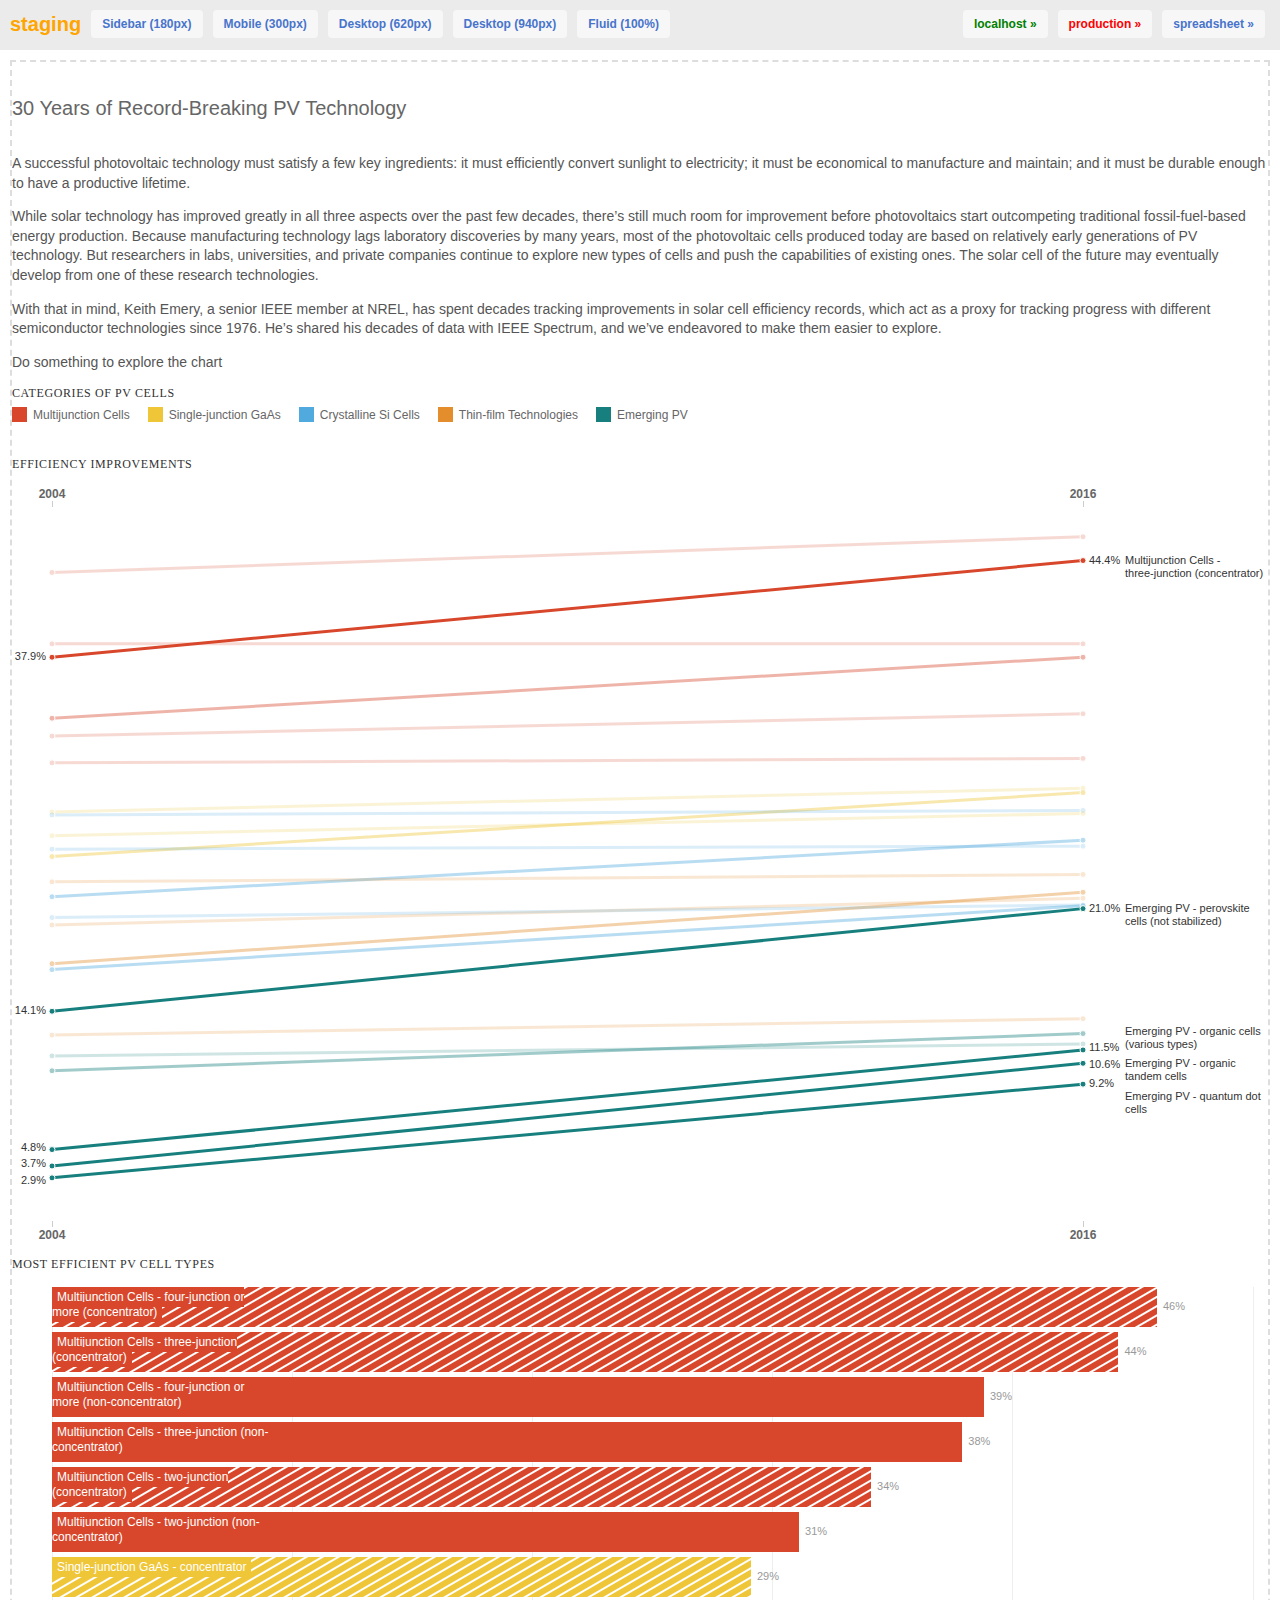
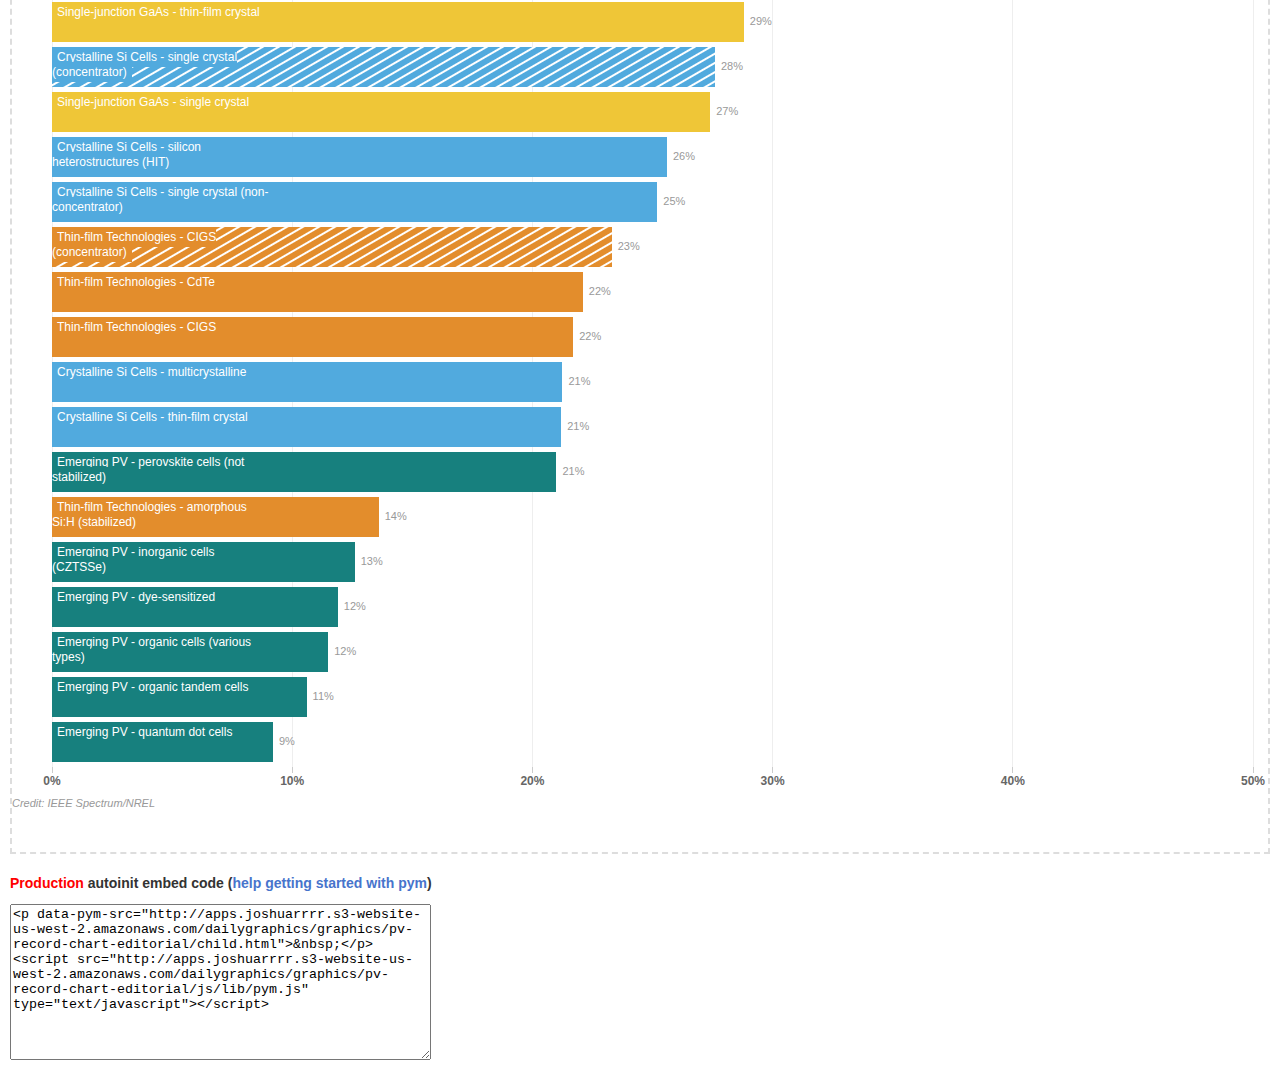
==== index.html @ ec2506d2 "update generated files" ====
<!DOCTYPE html>
<html>
<head>
    <title>staging : pv-record-chart-editorial</title>
    <meta http-equiv="X-UA-Compatible" content="IE=edge" />
    <meta name="viewport" content="width=device-width, initial-scale=1, minimum-scale=1, maximum-scale=1, user-scalable=no" />
    <style type="text/css">
        /* Basic styles */
        body {
            font: 14px/1.4 Helvetica, Arial, sans-serif;
            color: #333;
            margin: 0;
            padding: 0;
        }

        h1 {
            font-size: 20px;
            margin: 0;
        }

        h2 {
            font-size: 14px;
            margin: 0 0 11px 0;
        }

        a, a:link,
        a:visited {
            color: #4774CC;
            text-decoration: none;
        }
        a:hover,
        a:active {
            color: #bccae5;
        }

        a.btn {
            font-size: 12px;
            line-height: 28px;
            margin: 0;
            float: left;
            padding: 0 11px;
            border-radius: 4px;
            background-color: #f7f7f7;
            font-weight: bold;
            -webkit-font-smoothing: antialiased;
        }
        a.btn:hover,
        a.btn:active {
            background-color: #fff;
        }

        .graphics-list li {
            margin-top: 0;
            margin-bottom: 6px;
        }

        /* Header */
        .parent-header {
            background-color: #ebebeb;
            position: fixed;
            top: 0px;
            width: 100%;
            height: 40px;
            padding: 10px 5px 0 5px;
            overflow: hidden;
        }
        .parent-header:after { clear: both; }

        .parent-header .segment {
            float: left;
            padding-left: 5px;
            padding-right: 5px;
            white-space: nowrap;
        }

        .parent-header .right {
            float: right;
            margin-right: 15px;
        }

        .localhost,
        a.localhost,
        a.localhost:visited {
            color: green;
        }

        .staging,
        a.staging,
        a.staging:visited {
            color: orange;
        }

        .production,
        a.production,
        a.production:visited {
            color: red;
        }

        .resize {
            background-color: white;
        }

        /* Content */
        .content {
            margin: 60px 10px 10px 10px;
        }

        #preview-wrapper {
            border: 2px dashed #ddd;
            margin-bottom: 20px;
        }

        #preview {
            width: 100%;
        }

        textarea {
            display: block;
            margin-bottom: 20px;
        }
    </style>
</head>
<body>

    <header class="parent-header">
        <div class="segment">
            <h1 class="staging">staging</h1>
        </div>

        <div class="segment">
            <a id="resize-sidebar" class="btn" href="#">Sidebar (180px)</a>
        </div>

        <div class="segment">
            <a id="resize-mobile" class="btn" href="#">Mobile (300px)</a>
        </div>

        <div class="segment">
            <a id="resize-desktop-article" class="btn" href="#">Desktop (620px)</a>
        </div>

        <div class="segment">
            <a id="resize-desktop-static" class="btn" href="#">Desktop (940px)</a>
        </div>

        <div class="segment">
            <a id="resize-fluid" class="btn" href="#">Fluid (100%)</a>
        </div>

        <div class="right">

            
                
                <div class="segment">
                    <a class="btn localhost" href="http://localhost:8000/graphics/pv-record-chart-editorial/">localhost &raquo;</a>
                </div>
                

                

                
                <div class="segment">
                    <a class="btn production" href="http://apps.joshuarrrr.s3-website-us-west-2.amazonaws.com/dailygraphics/graphics/pv-record-chart-editorial/" target="_blank">production &raquo;</a>
                </div>
                

                
                
                <div class="segment">
                    <a class="btn" href="https://docs.google.com/spreadsheets/d/1bVZg-06-DUyZH8B9A4tRoeOIMjfNwUYJm6NXHCyW8K8/edit" target="_blank">spreadsheet &raquo;</a>
                </div>
                
                
            
        </div>
    </header>

    <div class="content">

        <div id="preview-wrapper">
            <div id='preview'>
            </div>
        </div>

        <h2><span class="production">Production</span> autoinit embed code (<a href="http://blog.apps.npr.org/2014/12/19/pym-core-publisher.html">help getting started with pym</a>)</h2>

<!-- textarea contents -->
<textarea readonly="readonly" rows="10" cols="50">
<p data-pym-src="http://apps.joshuarrrr.s3-website-us-west-2.amazonaws.com/dailygraphics/graphics/pv-record-chart-editorial/child.html">&amp;nbsp;</p>
<script src="http://apps.joshuarrrr.s3-website-us-west-2.amazonaws.com/dailygraphics/graphics/pv-record-chart-editorial/js/lib/pym.js" type="text/javascript"></script>
</textarea>
<!-- end textarea contents -->

    </div>

    <script type="text/javascript" src="js/lib/pym.js"></script>

    <script type="text/javascript">
        var resizeSidebarEl = document.querySelector('#resize-sidebar');
        var resizeMobileEl = document.querySelector('#resize-mobile');
        var resizeArticleEl = document.querySelector('#resize-desktop-article');
        var resizeStaticEl = document.querySelector('#resize-desktop-static');
        var resizeFluidEl = document.querySelector('#resize-fluid');
        var previewWrapperEl = document.querySelector('#preview-wrapper');

        resizeSidebarEl.addEventListener('click', function(e) {
            e.preventDefault();

            previewWrapperEl.style.width = '180px';
            pymParent.sendWidth();

            window.location.hash = 'sidebar';
        });

        resizeMobileEl.addEventListener('click', function(e) {
            e.preventDefault();

            previewWrapperEl.style.width = '300px';
            pymParent.sendWidth();

            window.location.hash = 'mobile';
        });

        resizeArticleEl.addEventListener('click', function(e) {
            e.preventDefault();

            previewWrapperEl.style.width = '620px';
            pymParent.sendWidth();

            window.location.hash = 'article';
        });

        resizeStaticEl.addEventListener('click', function(e) {
            e.preventDefault();

            previewWrapperEl.style.width = '940px';
            pymParent.sendWidth();

            window.location.hash = 'static';
        });

        resizeFluidEl.addEventListener('click', function(e) {
            e.preventDefault();

            previewWrapperEl.style.width = '100%';
            pymParent.sendWidth();

            window.location.hash = 'fluid';
        });

        if (window.location.hash == '#sidebar') {
            previewWrapperEl.style.width = '180px';
        } else if (window.location.hash == '#mobile') {
            previewWrapperEl.style.width = '300px';
        } else if (window.location.hash == '#article') {
            previewWrapperEl.style.width = '620px';
        } else if (window.location.hash == '#static') {
            previewWrapperEl.style.width = '940px';
        } else if (window.location.hash == '#fluid') {
            previewWrapperEl.style.width = '100%';
        }

        var pymParent = new pym.Parent('preview', 'child.html', {});
    </script>
</body>
</html>
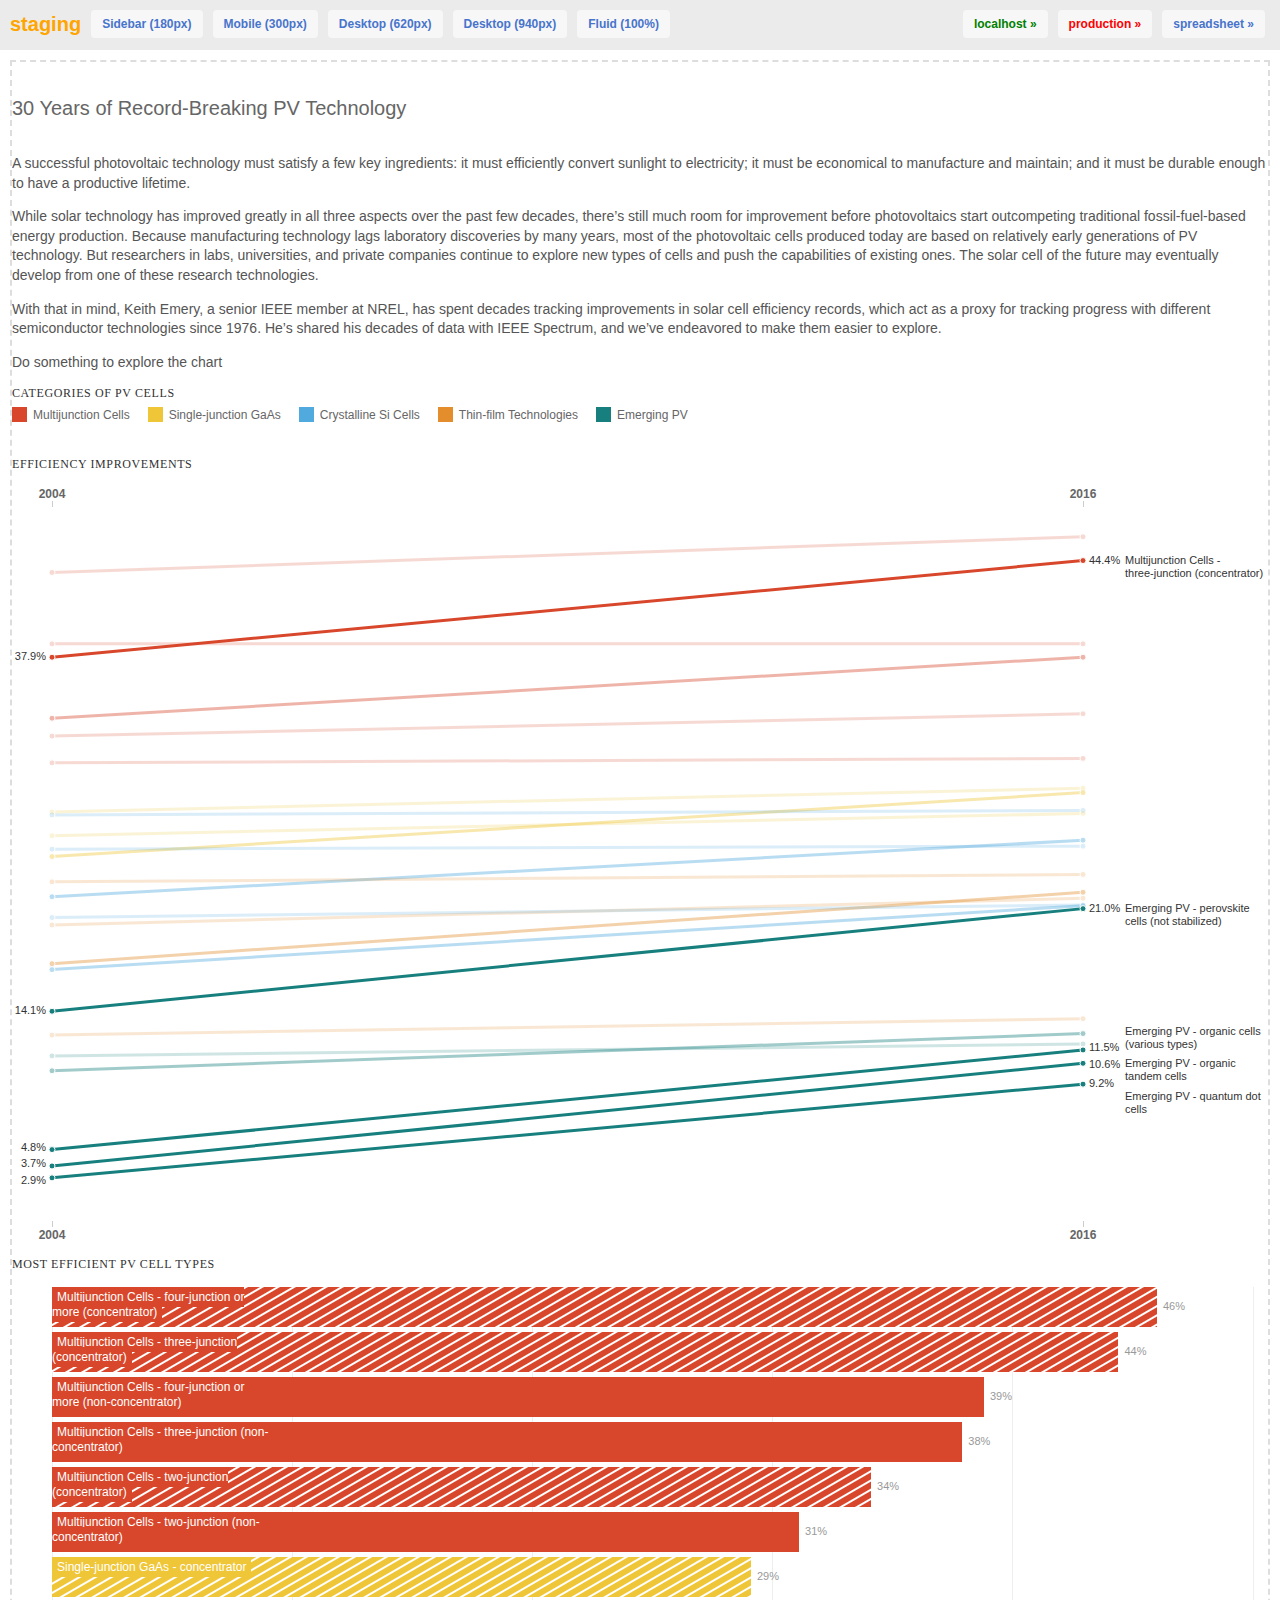
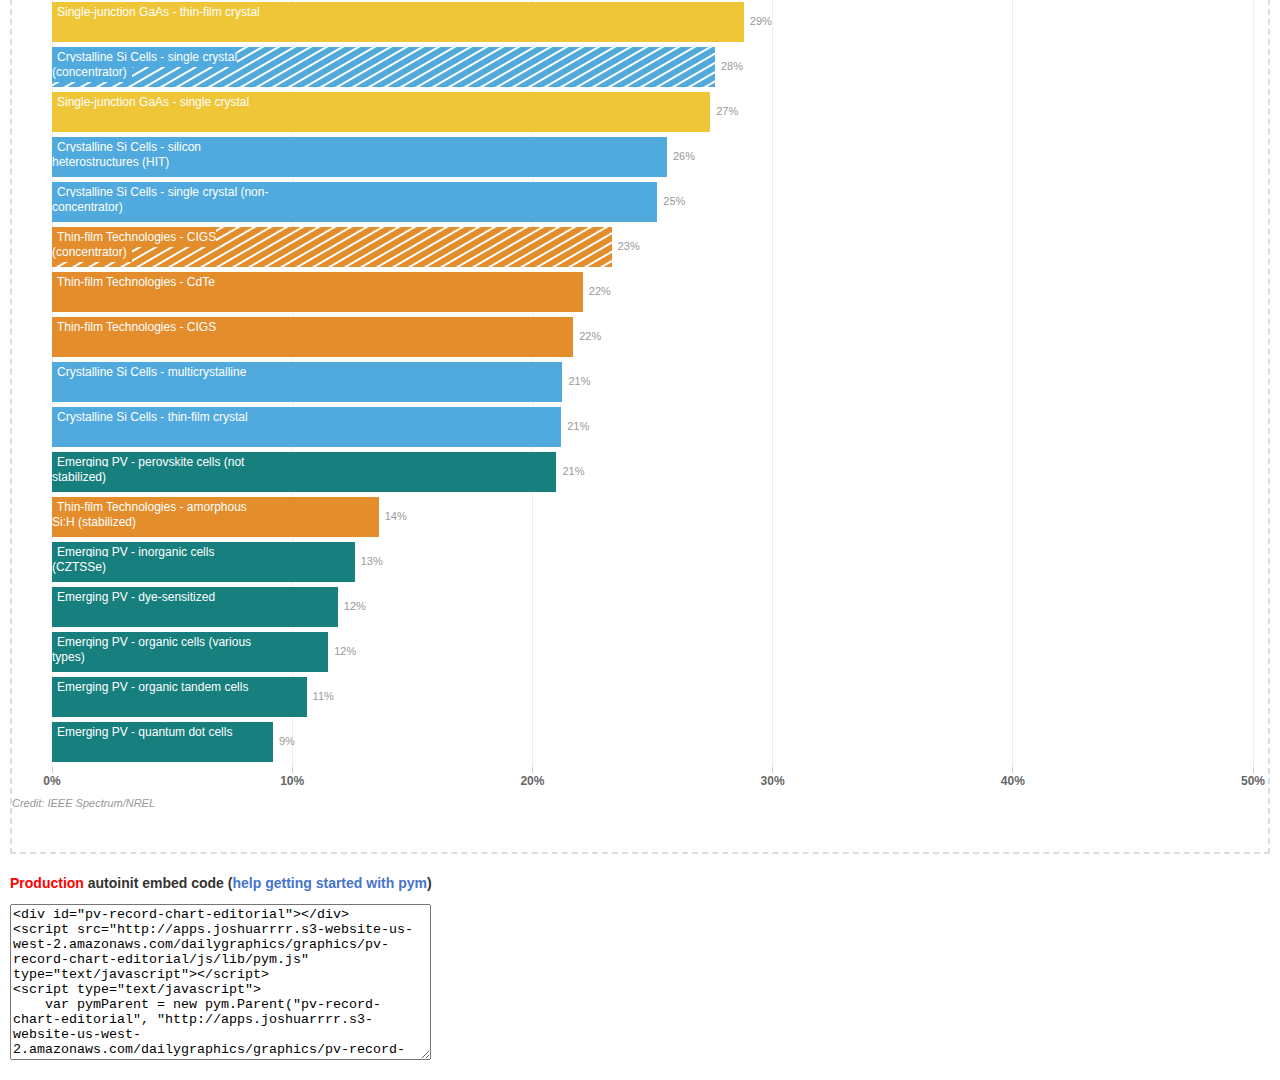
==== commit eadd77ea: "update embed code to use div with id instead of data-attr" ====
--- a/index.html
+++ b/index.html
@@ -186,8 +186,13 @@
 
 <!-- textarea contents -->
 <textarea readonly="readonly" rows="10" cols="50">
+<div id="pv-record-chart-editorial"></div>
+<script src="http://apps.joshuarrrr.s3-website-us-west-2.amazonaws.com/dailygraphics/graphics/pv-record-chart-editorial/js/lib/pym.js" type="text/javascript"></script>
+<script type="text/javascript">
+    var pymParent = new pym.Parent("pv-record-chart-editorial", "http://apps.joshuarrrr.s3-website-us-west-2.amazonaws.com/dailygraphics/graphics/pv-record-chart-editorial/child.html", {});
+</script><!-- 
 <p data-pym-src="http://apps.joshuarrrr.s3-website-us-west-2.amazonaws.com/dailygraphics/graphics/pv-record-chart-editorial/child.html">&amp;nbsp;</p>
-<script src="http://apps.joshuarrrr.s3-website-us-west-2.amazonaws.com/dailygraphics/graphics/pv-record-chart-editorial/js/lib/pym.js" type="text/javascript"></script>
+<script src="http://apps.joshuarrrr.s3-website-us-west-2.amazonaws.com/dailygraphics/graphics/pv-record-chart-editorial/js/lib/pym.js" type="text/javascript"></script> -->
 </textarea>
 <!-- end textarea contents -->
 
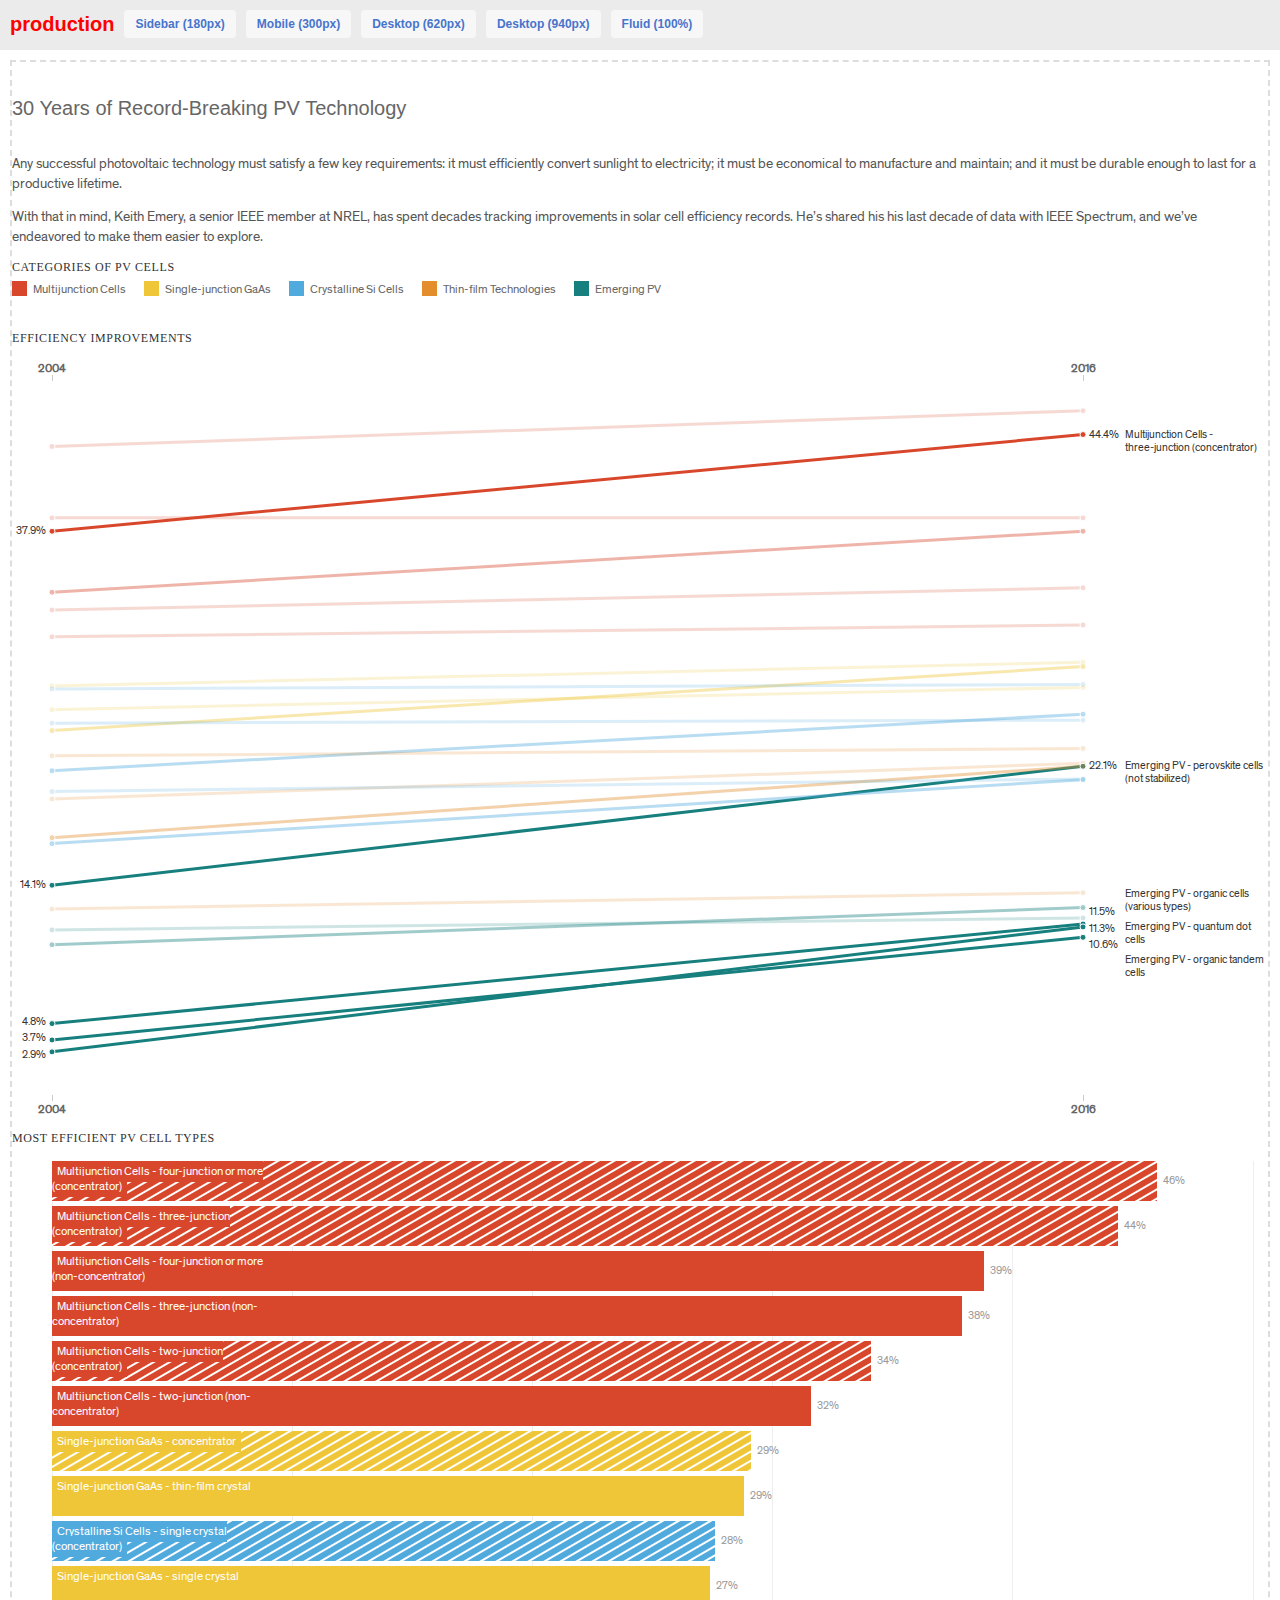
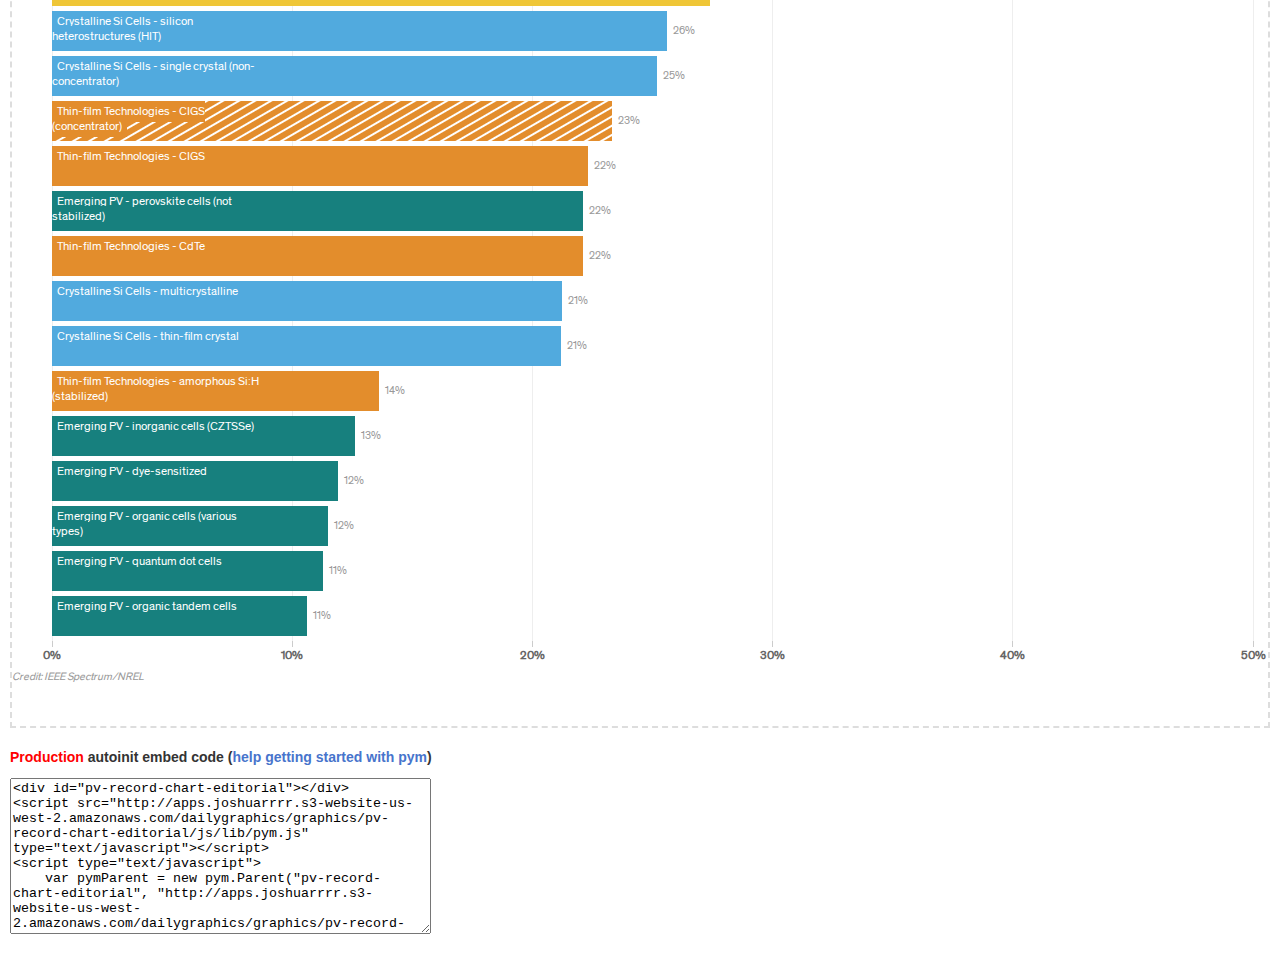
==== commit f3515af8: "update and deploy to production for initial design and source reviews" ====
--- a/index.html
+++ b/index.html
@@ -1,7 +1,7 @@
 <!DOCTYPE html>
 <html>
 <head>
-    <title>staging : pv-record-chart-editorial</title>
+    <title>production : pv-record-chart-editorial</title>
     <meta http-equiv="X-UA-Compatible" content="IE=edge" />
     <meta name="viewport" content="width=device-width, initial-scale=1, minimum-scale=1, maximum-scale=1, user-scalable=no" />
     <style type="text/css">
@@ -124,7 +124,7 @@
 
     <header class="parent-header">
         <div class="segment">
-            <h1 class="staging">staging</h1>
+            <h1 class="production">production</h1>
         </div>
 
         <div class="segment">
@@ -149,28 +149,6 @@
 
         <div class="right">
 
-            
-                
-                <div class="segment">
-                    <a class="btn localhost" href="http://localhost:8000/graphics/pv-record-chart-editorial/">localhost &raquo;</a>
-                </div>
-                
-
-                
-
-                
-                <div class="segment">
-                    <a class="btn production" href="http://apps.joshuarrrr.s3-website-us-west-2.amazonaws.com/dailygraphics/graphics/pv-record-chart-editorial/" target="_blank">production &raquo;</a>
-                </div>
-                
-
-                
-                
-                <div class="segment">
-                    <a class="btn" href="https://docs.google.com/spreadsheets/d/1bVZg-06-DUyZH8B9A4tRoeOIMjfNwUYJm6NXHCyW8K8/edit" target="_blank">spreadsheet &raquo;</a>
-                </div>
-                
-                
             
         </div>
     </header>
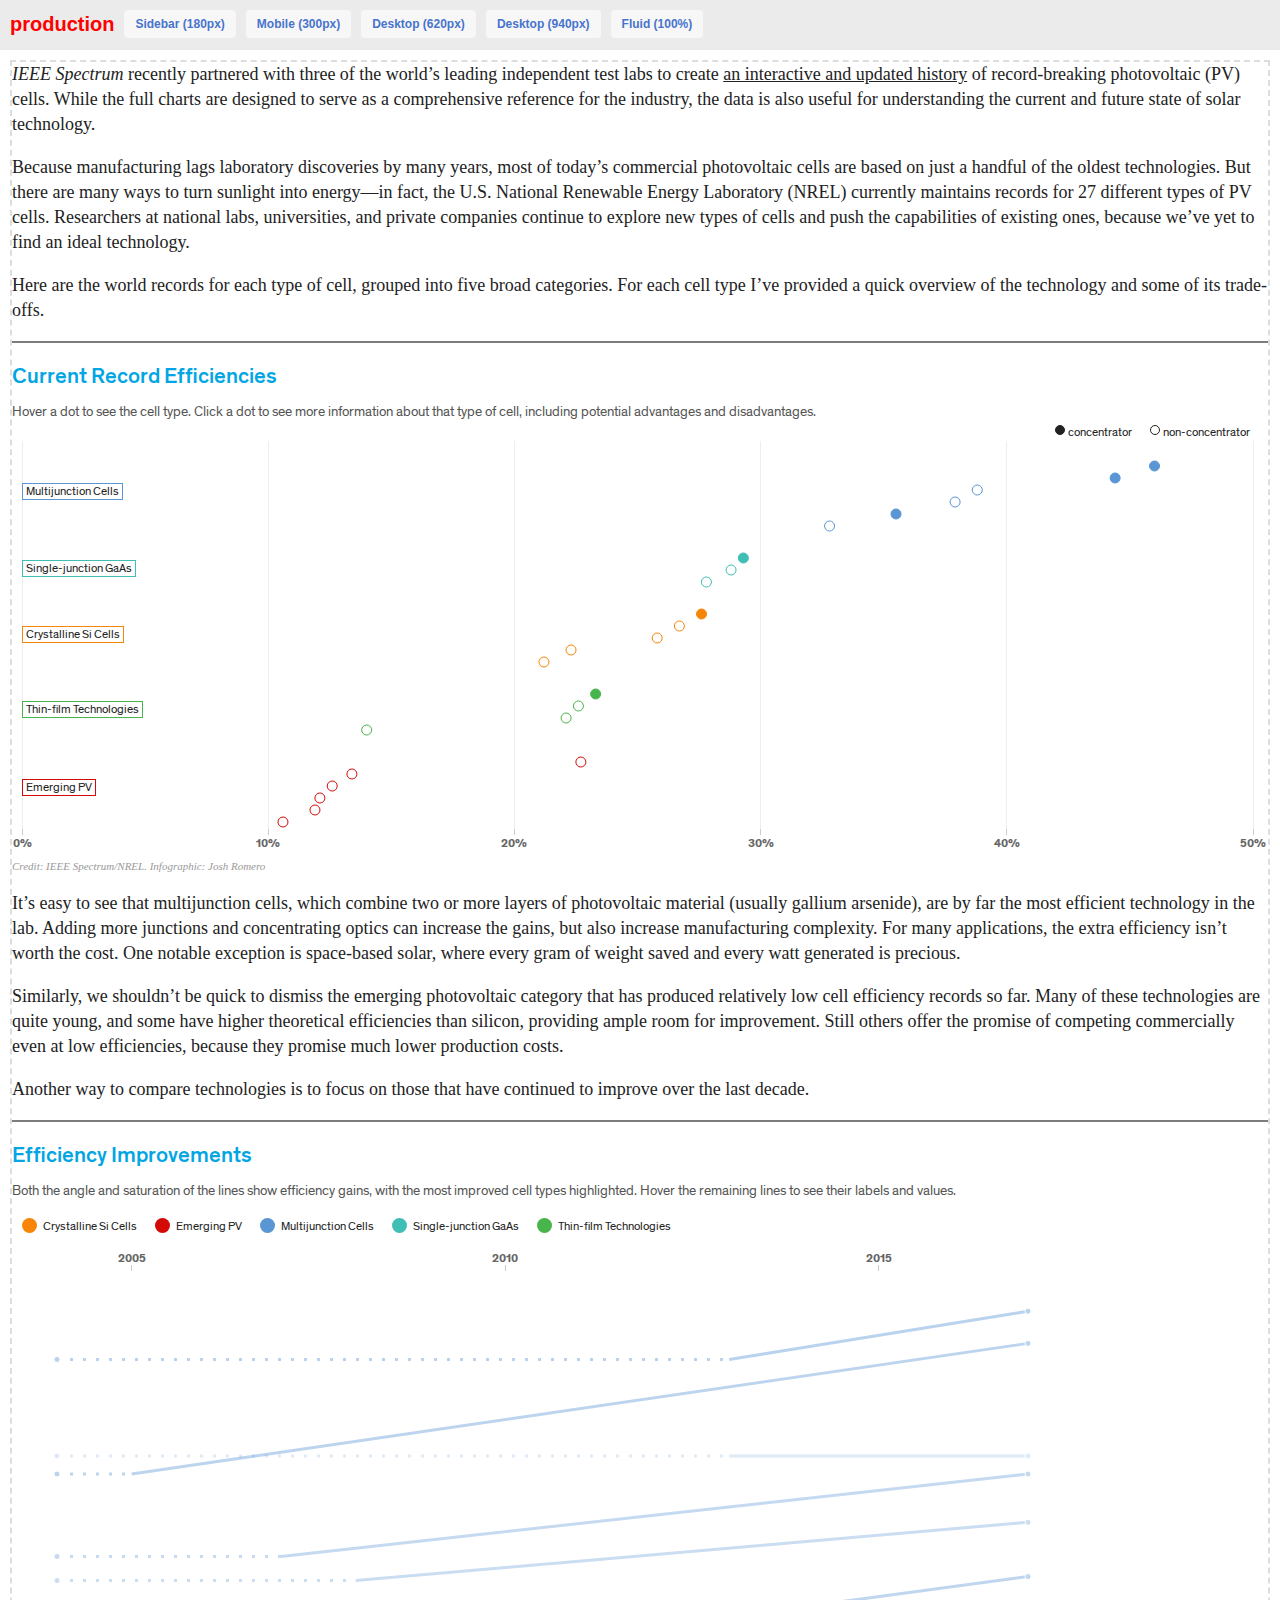
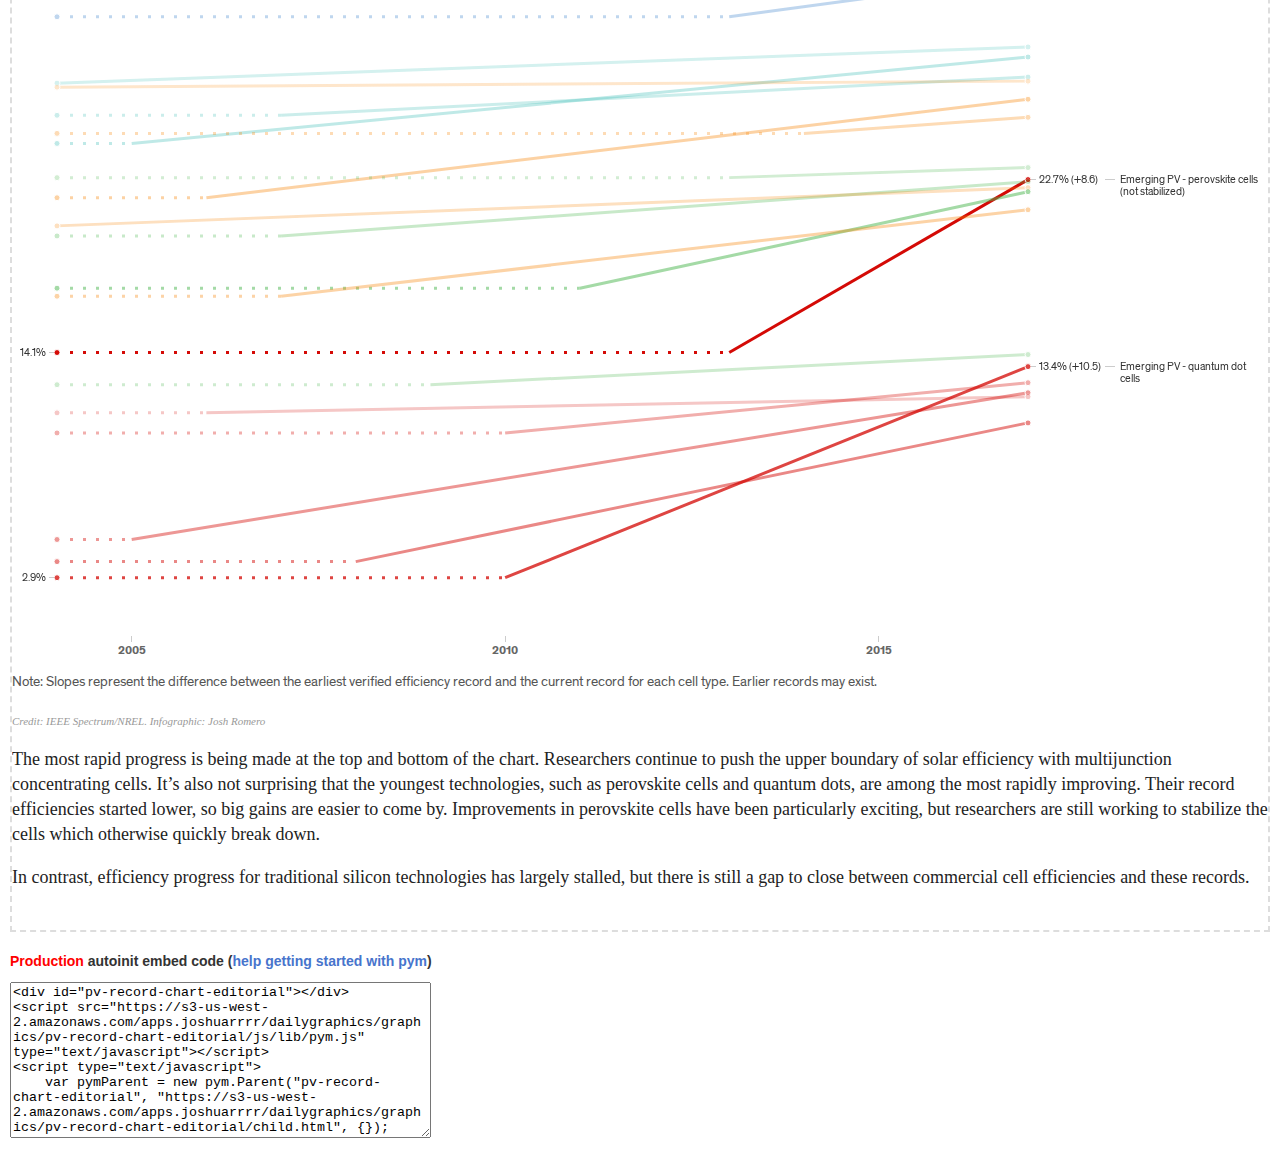
==== commit e0c9c15a: "deploy March 2018 update to prod" ====
--- a/index.html
+++ b/index.html
@@ -163,15 +163,18 @@
         <h2><span class="production">Production</span> autoinit embed code (<a href="http://blog.apps.npr.org/2014/12/19/pym-core-publisher.html">help getting started with pym</a>)</h2>
 
 <!-- textarea contents -->
+<!-- <textarea readonly="readonly" rows="10" cols="50">
+<p data-pym-src="https://s3-us-west-2.amazonaws.com/apps.joshuarrrr/dailygraphics/graphics/pv-record-chart-editorial/child.html">&amp;nbsp;</p>
+<script src="https://s3-us-west-2.amazonaws.com/apps.joshuarrrr/dailygraphics/graphics/pv-record-chart-editorial/js/lib/pym.js" type="text/javascript"></script>
+</textarea> -->
 <textarea readonly="readonly" rows="10" cols="50">
 <div id="pv-record-chart-editorial"></div>
-<script src="http://apps.joshuarrrr.s3-website-us-west-2.amazonaws.com/dailygraphics/graphics/pv-record-chart-editorial/js/lib/pym.js" type="text/javascript"></script>
+<script src="https://s3-us-west-2.amazonaws.com/apps.joshuarrrr/dailygraphics/graphics/pv-record-chart-editorial/js/lib/pym.js" type="text/javascript"></script>
 <script type="text/javascript">
-    var pymParent = new pym.Parent("pv-record-chart-editorial", "http://apps.joshuarrrr.s3-website-us-west-2.amazonaws.com/dailygraphics/graphics/pv-record-chart-editorial/child.html", {});
-</script><!-- 
-<p data-pym-src="http://apps.joshuarrrr.s3-website-us-west-2.amazonaws.com/dailygraphics/graphics/pv-record-chart-editorial/child.html">&amp;nbsp;</p>
-<script src="http://apps.joshuarrrr.s3-website-us-west-2.amazonaws.com/dailygraphics/graphics/pv-record-chart-editorial/js/lib/pym.js" type="text/javascript"></script> -->
+    var pymParent = new pym.Parent("pv-record-chart-editorial", "https://s3-us-west-2.amazonaws.com/apps.joshuarrrr/dailygraphics/graphics/pv-record-chart-editorial/child.html", {});
+</script>
 </textarea>
+
 <!-- end textarea contents -->
 
     </div>
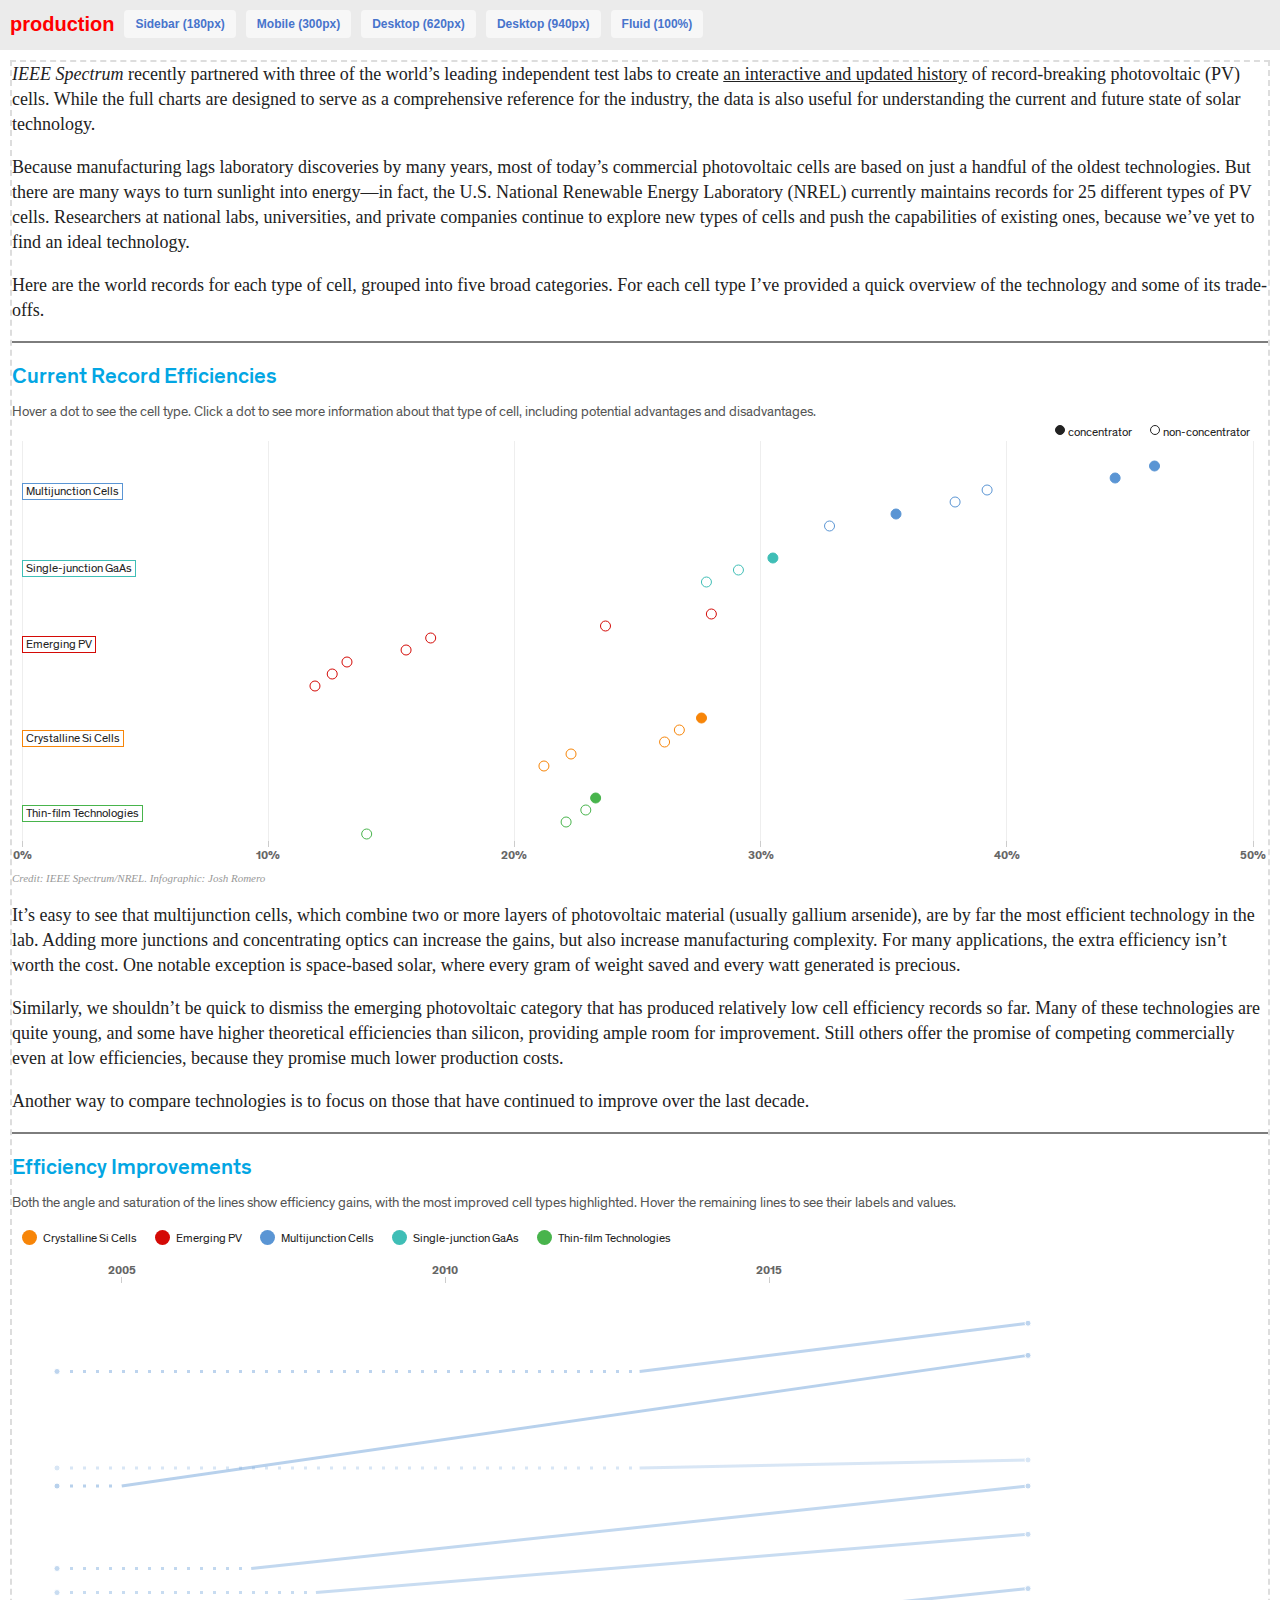
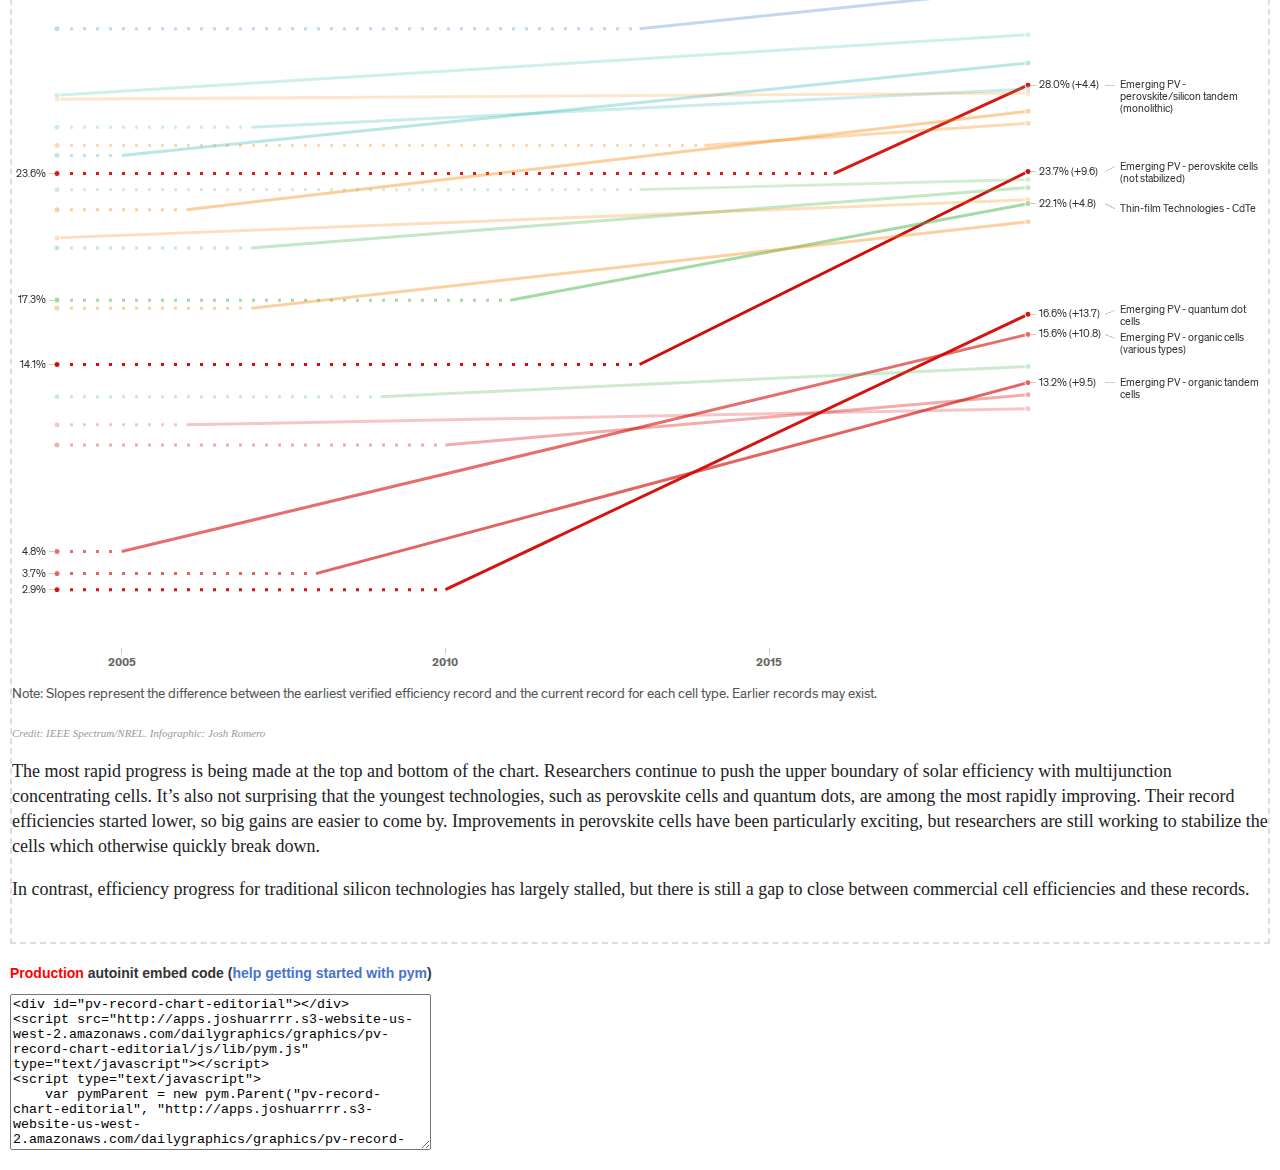
==== commit 1f0fe1d4: "prod deploy 4-17-2019" ====
--- a/index.html
+++ b/index.html
@@ -164,14 +164,14 @@
 
 <!-- textarea contents -->
 <!-- <textarea readonly="readonly" rows="10" cols="50">
-<p data-pym-src="https://s3-us-west-2.amazonaws.com/apps.joshuarrrr/dailygraphics/graphics/pv-record-chart-editorial/child.html">&amp;nbsp;</p>
-<script src="https://s3-us-west-2.amazonaws.com/apps.joshuarrrr/dailygraphics/graphics/pv-record-chart-editorial/js/lib/pym.js" type="text/javascript"></script>
+<p data-pym-src="http://apps.joshuarrrr.s3-website-us-west-2.amazonaws.com/dailygraphics/graphics/pv-record-chart-editorial/child.html">&amp;nbsp;</p>
+<script src="http://apps.joshuarrrr.s3-website-us-west-2.amazonaws.com/dailygraphics/graphics/pv-record-chart-editorial/js/lib/pym.js" type="text/javascript"></script>
 </textarea> -->
 <textarea readonly="readonly" rows="10" cols="50">
 <div id="pv-record-chart-editorial"></div>
-<script src="https://s3-us-west-2.amazonaws.com/apps.joshuarrrr/dailygraphics/graphics/pv-record-chart-editorial/js/lib/pym.js" type="text/javascript"></script>
+<script src="http://apps.joshuarrrr.s3-website-us-west-2.amazonaws.com/dailygraphics/graphics/pv-record-chart-editorial/js/lib/pym.js" type="text/javascript"></script>
 <script type="text/javascript">
-    var pymParent = new pym.Parent("pv-record-chart-editorial", "https://s3-us-west-2.amazonaws.com/apps.joshuarrrr/dailygraphics/graphics/pv-record-chart-editorial/child.html", {});
+    var pymParent = new pym.Parent("pv-record-chart-editorial", "http://apps.joshuarrrr.s3-website-us-west-2.amazonaws.com/dailygraphics/graphics/pv-record-chart-editorial/child.html", {});
 </script>
 </textarea>
 
